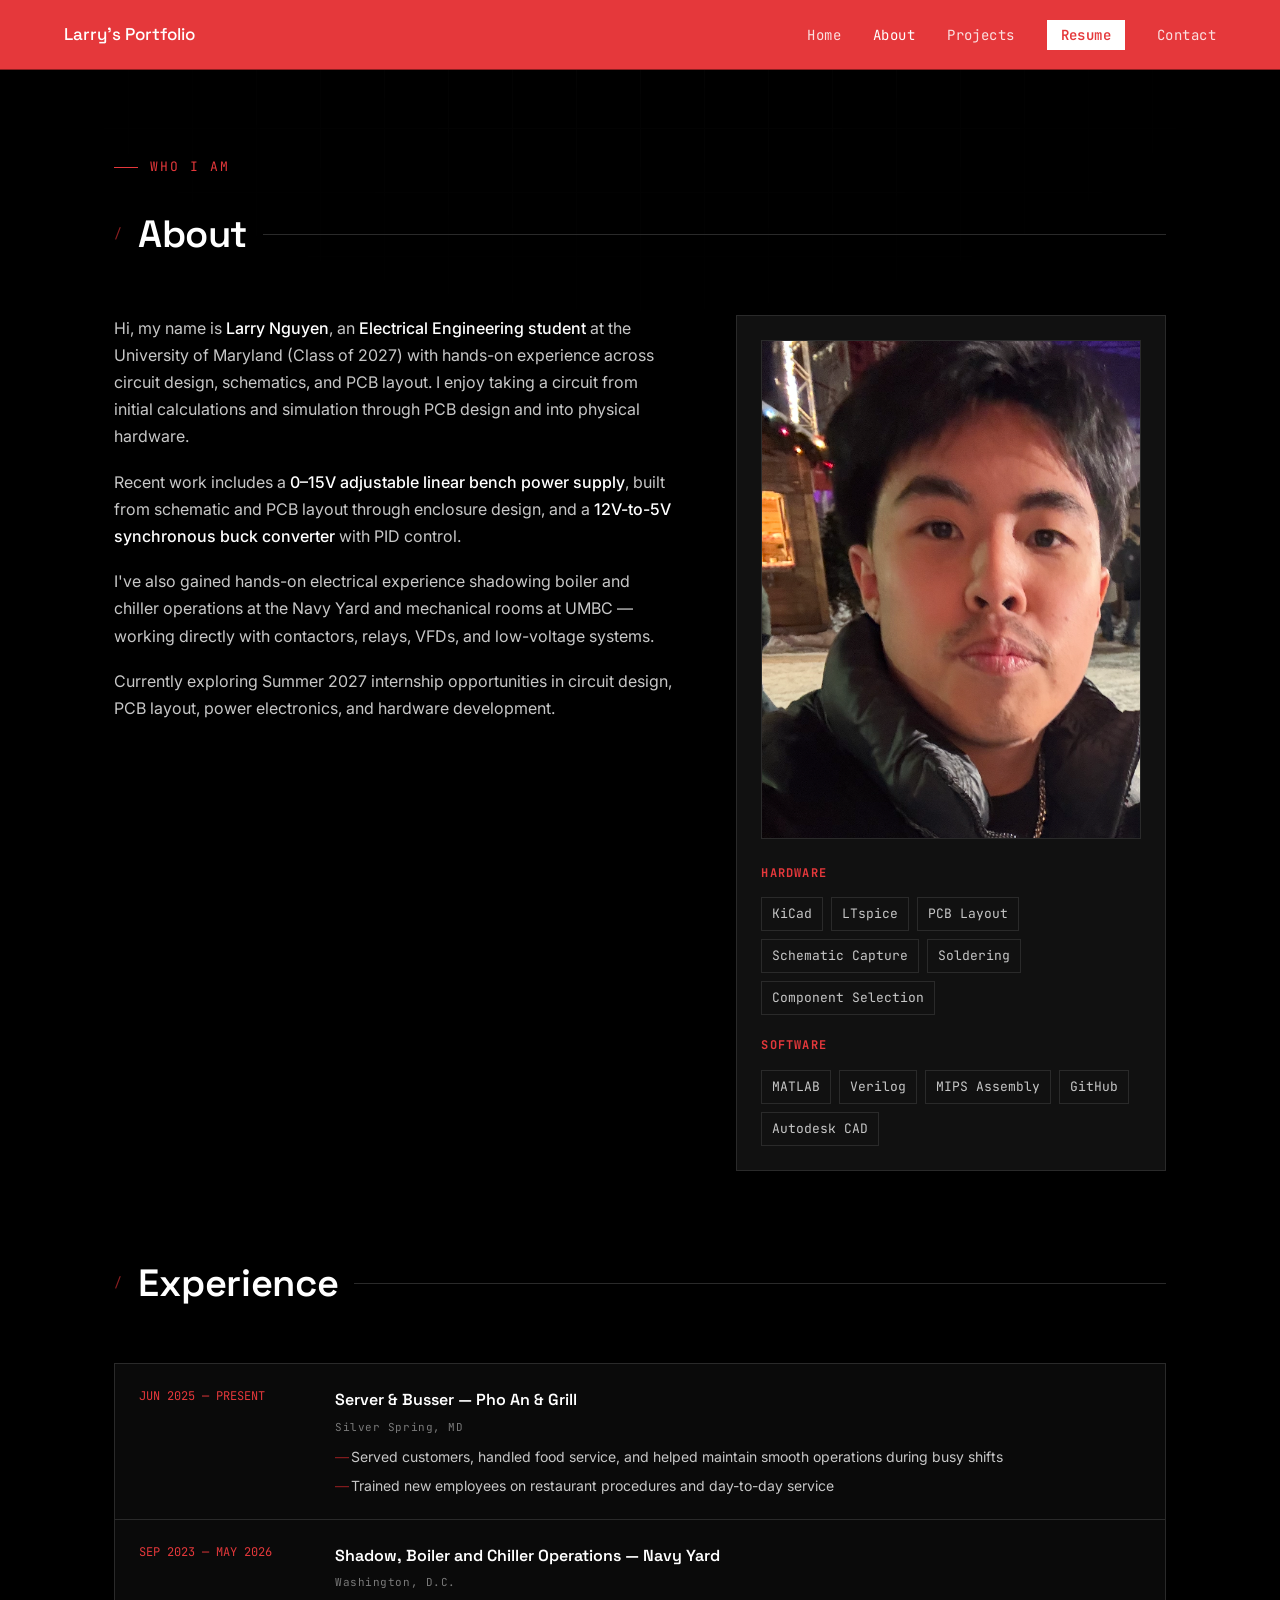
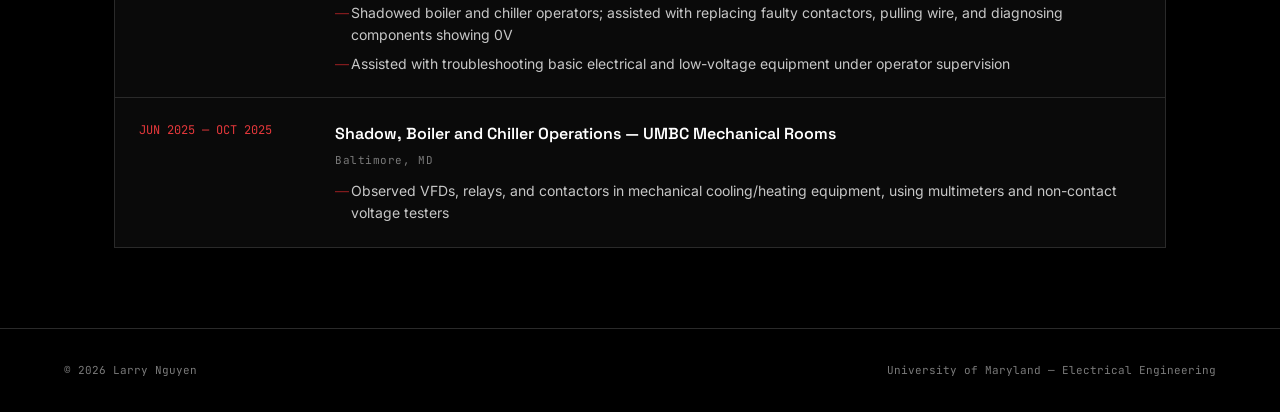
==== about.html @ a0f1029a "Add files via upload Initial Portfolio Upload" ====
<!DOCTYPE html>
<html lang="en">
<head>
<meta charset="UTF-8">
<meta name="viewport" content="width=device-width, initial-scale=1.0">
<title>About — Larry Nguyen</title>
<link rel="preconnect" href="https://fonts.googleapis.com">
<link href="https://fonts.googleapis.com/css2?family=Space+Grotesk:wght@400;500;600;700&family=Inter:wght@400;500;600&family=JetBrains+Mono:wght@400;500&display=swap" rel="stylesheet">
<link rel="stylesheet" href="css/style.css">
</head>
<body>
<div class="trace-bg"></div>

<nav>
  <a class="nav-mark" href="index.html">Larry's Portfolio</a>
  <ul class="nav-links">
    <li><a href="index.html">Home</a></li>
    <li><a href="about.html" class="active">About</a></li>
    <li><a href="projects.html">Projects</a></li>
    <li><a href="files/Larry_Nguyen_Resume.pdf" target="_blank" class="resume-link">Resume</a></li>
    <li><a href="contact.html">Contact</a></li>
  </ul>
</nav>

<main>
  <div class="wrap">
    <div class="eyebrow reveal-auto">WHO I AM</div>
    <img class="about-photo-mobile" src="imgs/about-photo.png" alt="Larry Nguyen">
    <div class="section-label reveal-auto"><span class="num">/</span><h2>About</h2><div class="rule"></div></div>

    <div class="about-grid reveal-auto">
      <div>
        <p>Hi, my name is <strong>Larry Nguyen</strong>, an <strong>Electrical Engineering student</strong> at the University of Maryland (Class of 2027) with hands-on experience across circuit design, schematics, and PCB layout. I enjoy taking a circuit from initial calculations and simulation through PCB design and into physical hardware.</p>
        <p>Recent work includes a <strong>0–15V adjustable linear bench power supply</strong>, built from schematic and PCB layout through enclosure design, and a <strong>12V-to-5V synchronous buck converter</strong> with PID control.</p>
        <p>I've also gained hands-on electrical experience shadowing boiler and chiller operations at the Navy Yard and mechanical rooms at UMBC — working directly with contactors, relays, VFDs, and low-voltage systems.</p>
        <p>Currently exploring Summer 2027 internship opportunities in circuit design, PCB layout, power electronics, and hardware development.</p>
      </div>
      <div class="skill-block">
        <img class="about-photo" src="imgs/about-photo.png" alt="Larry Nguyen">
        <h3>Hardware</h3>
        <ul>
          <li>KiCad</li><li>LTspice</li><li>PCB Layout</li><li>Schematic Capture</li>
          <li>Soldering</li><li>Component Selection</li>
        </ul>
        <h3>Software</h3>
        <ul>
          <li>MATLAB</li><li>Verilog</li><li>MIPS Assembly</li><li>GitHub</li><li>Autodesk CAD</li>
        </ul>
      </div>
    </div>

    <div class="section-label reveal-auto" style="margin-top:80px;"><span class="num">/</span><h2>Experience</h2><div class="rule"></div></div>
    <div class="timeline reveal-auto">
      <div class="row">
        <div class="when">JUN 2025 — PRESENT</div>
        <div class="what">
          <h4>Server & Busser — Pho An & Grill</h4>
          <p class="loc">Silver Spring, MD</p>
          <ul>
            <li>Served customers, handled food service, and helped maintain smooth operations during busy shifts</li>
            <li>Trained new employees on restaurant procedures and day-to-day service</li>
          </ul>
        </div>
      </div>
      <div class="row">
        <div class="when">SEP 2023 — MAY 2026</div>
        <div class="what">
          <h4>Shadow, Boiler and Chiller Operations — Navy Yard</h4>
          <p class="loc">Washington, D.C.</p>
          <ul>
            <li>Shadowed boiler and chiller operators; assisted with replacing faulty contactors, pulling wire, and diagnosing components showing 0V</li>
            <li>Assisted with troubleshooting basic electrical and low-voltage equipment under operator supervision</li>
          </ul>
        </div>
      </div>
      <div class="row">
        <div class="when">JUN 2025 — OCT 2025</div>
        <div class="what">
          <h4>Shadow, Boiler and Chiller Operations — UMBC Mechanical Rooms</h4>
          <p class="loc">Baltimore, MD</p>
          <ul>
            <li>Observed VFDs, relays, and contactors in mechanical cooling/heating equipment, using multimeters and non-contact voltage testers</li>
          </ul>
        </div>
      </div>
    </div>
  </div>
</main>

<footer>
  <span>© 2026 Larry Nguyen</span>
  <span>University of Maryland — Electrical Engineering</span>
</footer>

<script src="js/main.js"></script>
</body>
</html>
---- css/style.css ----
:root{
  --bg:#000000;
  --bg2:#0A0A0A;
  --panel:#111111;
  --line:#2A2A2A;
  --red:#E5383B;
  --red-dim:#8B1E20;
  --text:#FFFFFF;
  --text2:#C7C7C7;
  --text3:#7A7A7A;
  --mono:'JetBrains Mono', monospace;
  --disp:'Space Grotesk', sans-serif;
  --body:'Inter', sans-serif;
}
*{box-sizing:border-box; margin:0; padding:0;}
html{scroll-behavior:smooth;}
body{background:var(--bg); color:var(--text); font-family:var(--body); line-height:1.7;}
::selection{background:var(--red); color:#fff;}
a{color:inherit;}

.trace-bg{
  position:fixed; inset:0; z-index:0; pointer-events:none; opacity:.12;
  background-image:linear-gradient(var(--line) 1px, transparent 1px), linear-gradient(90deg, var(--line) 1px, transparent 1px);
  background-size:64px 64px;
  mask-image:radial-gradient(ellipse 80% 60% at 50% 0%, black 0%, transparent 70%);
}

nav{
  position:fixed; top:0; left:0; right:0; z-index:50;
  display:flex; justify-content:space-between; align-items:center;
  padding:20px 5vw; background:var(--red); border-bottom:1px solid var(--red-dim);
}
.nav-mark{ font-family:var(--disp); font-weight:500; font-size:17px; color:#fff; text-decoration:none; flex-shrink:0; }
.nav-links{display:flex; gap:32px; list-style:none;}
.nav-links a{ color:#fff; text-decoration:none; font-size:14px; font-family:var(--mono); letter-spacing:.03em; opacity:.85; transition:opacity .2s; white-space:nowrap; }
.resume-link{ background:#fff; color:var(--red) !important; padding:6px 14px; font-weight:600; opacity:1 !important; }
.nav-links a:hover, .nav-links a.active{opacity:1;}
.nav-toggle{
  display:none; flex-direction:column; justify-content:center; gap:5px;
  background:none; border:none; cursor:pointer; padding:6px; z-index:60;
}
.nav-toggle span{ width:22px; height:2px; background:#fff; display:block; transition:transform .2s ease, opacity .2s ease; }
.nav-toggle.open span:nth-child(1){ transform:translateY(7px) rotate(45deg); }
.nav-toggle.open span:nth-child(2){ opacity:0; }
.nav-toggle.open span:nth-child(3){ transform:translateY(-7px) rotate(-45deg); }

@media(max-width:640px){
  nav{ gap:16px; padding:16px 5vw; }
  .nav-mark{ display:none; }
  .nav-toggle{ display:flex; margin-left:auto; }
  .nav-links{
    position:fixed; top:60px; left:0; right:0; z-index:55;
    flex-direction:column; align-items:stretch; gap:0;
    background:var(--red); border-bottom:1px solid var(--red-dim);
    max-height:0; overflow:hidden; transition:max-height .25s ease;
    padding:0 5vw;
  }
  .nav-links.open{ max-height:400px; padding:8px 5vw 18px; }
  .nav-links li{ width:100%; }
  .nav-links a{ display:block; padding:14px 0; font-size:14px; border-top:1px solid rgba(255,255,255,.15); white-space:normal; }
  .nav-links li:first-child a{ border-top:none; }
  .nav-links li:last-child a{ padding-right:0; margin-right:0; }
  .resume-link{ background:none; color:#fff !important; padding:14px 0; font-weight:400; opacity:.85 !important; }
}

main{position:relative; z-index:1; padding-top:76px;}
.wrap{padding:80px 5vw; max-width:1180px; margin:0 auto;}

.section-label{display:flex; align-items:center; gap:16px; margin-bottom:48px;}
.section-label .num{font-family:var(--mono); color:var(--red-dim); font-size:13px;}
.section-label h2{font-family:var(--disp); font-weight:600; font-size:clamp(26px,3.2vw,38px); letter-spacing:-.01em;}
.section-label .rule{flex:1; height:1px; background:var(--line);}

.eyebrow{
  font-family:var(--mono); color:var(--red); font-size:13px; letter-spacing:.15em;
  display:flex; align-items:center; gap:12px; margin-bottom:24px;
}
.eyebrow::before{content:''; width:24px; height:1px; background:var(--red);}

footer{
  padding:32px 5vw; display:flex; justify-content:space-between; flex-wrap:wrap; gap:8px; color:var(--text3);
  font-family:var(--mono); font-size:11px; border-top:1px solid var(--line);
}

/* --- HOME --- */
.hero{ min-height:52vh; display:flex; flex-direction:column; justify-content:center; padding:48px 5vw 40px; }
h1.hero-title{
  font-family:var(--disp); font-weight:700; font-size:clamp(44px,8vw,100px); line-height:.98; letter-spacing:-.02em;
}
.hero-sub{ margin-top:24px; max-width:620px; font-size:18px; color:var(--text2); }
.hero-meta{ display:flex; gap:36px; margin-top:44px; flex-wrap:wrap; }
.hero-meta div{border-left:1px solid var(--line); padding-left:14px;}
.hero-meta .k{font-family:var(--mono); font-size:11px; color:var(--text3); letter-spacing:.1em; text-transform:uppercase;}
.hero-meta .v{font-size:15px; color:var(--text); margin-top:4px;}
@media(max-width:640px){
  .hero{ min-height:auto; padding:24px 6vw 32px; }
  h1.hero-title{ line-height:1; }
  .hero-sub{ margin-top:16px; font-size:16px; }
  .hero-meta{ margin-top:24px; gap:24px; }
  .section-label{ margin-bottom:24px; }
}

.skim-hint{
  font-family:var(--mono); font-size:13px; color:var(--text2); margin-bottom:20px;
  letter-spacing:.02em;
}
.skim-grid{display:grid; grid-template-columns:repeat(3,1fr); gap:2px; background:var(--bg);}
@media(max-width:800px){ .skim-grid{grid-template-columns:repeat(1,1fr);} }
.skim-card{
  background:var(--bg2); text-decoration:none; color:inherit; display:block; position:relative;
  transition:background .2s;
}
.skim-card:hover{background:var(--panel);}
.skim-card .thumb{width:100%; aspect-ratio:4/3; object-fit:cover; display:block; filter:saturate(.9);}
.skim-card .thumb-empty{
  width:100%; aspect-ratio:4/3; display:flex; align-items:center; justify-content:center;
  background:repeating-linear-gradient(135deg, var(--panel), var(--panel) 10px, var(--bg2) 10px, var(--bg2) 20px);
  font-family:var(--mono); color:var(--text3); font-size:12px;
}
.skim-card .status{
  position:absolute; top:10px; left:10px; font-family:var(--mono); font-size:10px; letter-spacing:.08em;
  background:rgba(0,0,0,.75); padding:3px 8px; border:1px solid var(--red-dim); color:var(--red);
}
.skim-card .cap{padding:16px; border-top:1px solid var(--line);}
.skim-card h3{font-family:var(--disp); font-size:17px; font-weight:600; margin-bottom:4px;}
.skim-card p{font-size:13px; color:var(--text2);}

/* --- PROJECT INDEX LIST --- */
.project-list{display:flex; flex-direction:column; gap:1px; background:var(--line); border:1px solid var(--line);}
.project-row{
  background:var(--bg2); padding:32px; display:grid; grid-template-columns:140px 1fr auto; gap:24px; align-items:center;
  text-decoration:none; color:inherit; transition:background .2s;
}
.project-row:hover{background:var(--panel);}
@media(max-width:700px){ .project-row{grid-template-columns:1fr; gap:10px;} }
.project-row .status{font-family:var(--mono); font-size:11px; letter-spacing:.08em; color:var(--red);}
.project-row h3{font-family:var(--disp); font-size:24px; font-weight:600;}
.project-row .desc{color:var(--text2); font-size:14px; margin-top:6px; max-width:520px;}
.project-row .arrow{font-family:var(--mono); color:var(--text3); font-size:20px;}

/* --- PROJECT DETAIL PAGE --- */
.project-head{max-width:760px; margin-bottom:40px;}
.project-head .tag{font-family:var(--mono); font-size:12px; color:var(--red); letter-spacing:.1em; text-transform:uppercase; margin-bottom:16px; display:block;}
.project-head h1{font-family:var(--disp); font-size:clamp(32px,5vw,54px); font-weight:600; line-height:1.1; margin-bottom:20px;}
.project-head p{color:var(--text2); font-size:17px;}
.specs-row{display:flex; flex-wrap:wrap; gap:24px; margin:32px 0 24px; padding:20px 0; border-top:1px solid var(--line); border-bottom:1px solid var(--line);}
.specs-row div{font-family:var(--mono); font-size:12px;}
.specs-row .sk{color:var(--text3); display:block; margin-bottom:4px;}
.specs-row .sv{color:var(--red);}

/* main hero image -> click to reveal gallery */
.main-shot{
  width:100%; max-height:520px; object-fit:cover; background:#fff; display:block; cursor:pointer;
  border:1px solid var(--line); margin-bottom:16px; transition:filter .2s;
}
.main-shot:hover{filter:brightness(1.05);}

.demo-video-wrap{ margin-bottom:24px; }
.demo-video{
  display:block; max-width:340px; width:100%; margin:0 auto; border:1px solid var(--line); background:#000;
}
.demo-video-caption{
  text-align:center; font-family:var(--mono); font-size:12px; color:var(--text3); margin-top:10px;
}
@media(max-width:640px){ .demo-video{ max-width:260px; } }
.main-shot-empty{
  width:100%; aspect-ratio:16/9; display:flex; align-items:center; justify-content:center; flex-direction:column; gap:8px;
  background:repeating-linear-gradient(135deg, var(--panel), var(--panel) 12px, var(--bg2) 12px, var(--bg2) 24px);
  border:1px dashed var(--line); font-family:var(--mono); color:var(--text3); font-size:13px; margin-bottom:16px;
}
.reveal-hint{font-family:var(--mono); font-size:13px; color:var(--text2); margin:24px 0 24px;}

.grid9{display:none; grid-template-columns:repeat(3,1fr); gap:2px; background:var(--line); border:1px solid var(--line); margin-bottom:64px;}
.grid9.open{display:grid;}
@media(max-width:760px){ .grid9{grid-template-columns:repeat(1,1fr);} }
.tile{background:var(--bg2); position:relative; cursor:pointer; border:none; padding:0; display:block; width:100%; overflow:hidden;}
.tile img{width:100%; display:block; aspect-ratio:4/3; object-fit:cover; object-position:top; background:#fff; transition:filter .2s;}
.tile:hover img{filter:brightness(1.04);}
.zoomable img, .zoomable{ overflow:hidden; }
.zoomable img{ object-fit:contain !important; background:#000; transition:transform .15s ease; }
@media(hover:hover) and (pointer:fine){
  .zoomable:hover img{ transform:scale(2.2); cursor:zoom-in; }
}
.tile.tile-wide{ aspect-ratio:3/2; }
.tile .tag-n{
  position:absolute; top:10px; left:10px; font-family:var(--mono); font-size:11px;
  background:rgba(0,0,0,.8); color:var(--red); padding:3px 8px; border:1px solid var(--red-dim); z-index:2;
}
.tile .hint{
  position:absolute; bottom:10px; right:10px; font-family:var(--mono); font-size:10px;
  background:rgba(0,0,0,.8); color:var(--text2); padding:3px 8px; border:1px solid var(--line); opacity:1; transition:opacity .2s, color .2s, border-color .2s; z-index:2;
}
.tile:hover .hint{ color:var(--text); border-color:var(--red-dim); }
.tile img.rotate-ccw, .flip-front img.rotate-ccw{
  object-fit:cover;
}

/* dual overlapping photo tile (top-left + bottom-right, corners overlap) */
.dual-shot{
  position:relative; width:100%; aspect-ratio:4/3; background:var(--bg2);
  cursor:pointer; overflow:visible;
}
.dual-shot img{
  position:absolute; width:62%; aspect-ratio:4/3; object-fit:cover;
  border:2px solid var(--bg); box-shadow:0 6px 18px rgba(0,0,0,.5);
}
.dual-shot .shot-a{ top:0; left:0; z-index:2; }
.dual-shot .shot-b{ bottom:0; right:0; z-index:1; }
.dual-shot .tag-n{ position:absolute; top:8px; left:8px; z-index:3;
  font-family:var(--mono); font-size:11px; background:rgba(0,0,0,.8); color:var(--red);
  padding:3px 8px; border:1px solid var(--red-dim);
}

/* static tile: plain image, no click/flip interaction */
.tile-static{background:var(--bg2); position:relative; overflow:hidden;}
.tile-static.tile-wide{ aspect-ratio:3/2; }
.tile-static img{width:100%; display:block; aspect-ratio:4/3; object-fit:cover; background:#fff;}
.tile-static img.rotate-ccw{
  object-fit:cover;
}
.tile-static .tag-n{
  position:absolute; top:10px; left:10px; font-family:var(--mono); font-size:11px;
  background:rgba(0,0,0,.8); color:var(--red); padding:3px 8px; border:1px solid var(--red-dim); z-index:2;
}

/* flip modal */
.flip-overlay{
  position:fixed; inset:0; z-index:200; background:rgba(0,0,0,.88); backdrop-filter:blur(4px);
  display:flex; align-items:center; justify-content:center; padding:5vw;
  opacity:0; pointer-events:none; transition:opacity .25s ease;
}
.flip-overlay.open{opacity:1; pointer-events:auto;}
.flip-card{ width:min(760px,92vw); aspect-ratio:4/3; max-height:82vh; perspective:1600px; -webkit-perspective:1600px; cursor:pointer; }
.flip-card.wide{ aspect-ratio:3/2; }
.flip-inner{ position:relative; width:100%; height:100%; transition:transform .7s cubic-bezier(.2,.8,.2,1); transform-style:preserve-3d; -webkit-transform-style:preserve-3d; }
.flip-overlay.flipped .flip-inner{transform:rotateY(180deg); -webkit-transform:rotateY(180deg);}
.flip-face{
  position:absolute; inset:0; backface-visibility:hidden; -webkit-backface-visibility:hidden;
  border:1px solid var(--red-dim); background:var(--panel); display:flex; flex-direction:column; overflow:hidden;
}
.flip-front img{width:100%; height:100%; object-fit:contain; background:#000; display:block; transition:transform .15s ease;}
@media(hover:hover) and (pointer:fine){
  .flip-front:hover img{transform:scale(1.8); cursor:zoom-in;}
}
.flip-back{ transform:rotateY(180deg); -webkit-transform:rotateY(180deg); padding:36px; overflow-y:auto; justify-content:center; }
.flip-back .n{font-family:var(--mono); color:var(--red-dim); font-size:12px; margin-bottom:10px;}
.flip-back h4{font-family:var(--disp); font-size:24px; font-weight:600; margin-bottom:16px;}
.flip-back p{color:var(--text2); font-size:15.5px; line-height:1.75;}
.flip-tag{
  position:absolute; top:12px; left:12px; font-family:var(--mono); font-size:11px;
  background:rgba(0,0,0,.8); color:var(--red); padding:3px 8px; border:1px solid var(--red-dim); z-index:2;
}
.flip-instruction{ position:absolute; bottom:12px; left:50%; transform:translateX(-50%); font-family:var(--mono); font-size:11px; color:var(--text3); background:rgba(0,0,0,.55); padding:3px 8px; }
.flip-instruction.top-right{ bottom:auto; left:auto; top:12px; right:12px; transform:none; }

@media(max-width:640px){
  .flip-front{ display:flex; flex-direction:column; }
  .flip-front img{ flex:1 1 auto; min-height:0; height:auto; }
  .flip-tag{ display:none; } /* front-face step number: Safari mobile mirrors it through the back face mid-flip, so it's desktop-only */
  .flip-instruction, .flip-instruction.top-right{
    position:static; transform:none; width:100%; text-align:center;
    background:rgba(0,0,0,.9); padding:8px 6px; font-size:10px; box-sizing:border-box;
    flex-shrink:0;
  }
}
.flip-close{
  position:fixed; top:24px; right:5vw; z-index:201; font-family:var(--mono); font-size:13px;
  color:var(--text2); background:none; border:1px solid var(--line); padding:8px 16px; cursor:pointer;
  opacity:0; pointer-events:none; transition:opacity .25s;
}
.flip-close.open{opacity:1; pointer-events:auto;}
.flip-close:hover{color:var(--red); border-color:var(--red);}

@media(max-width:640px){
  .wrap{padding:48px 6vw;}
  .flip-overlay{padding:6vw;}
  .flip-card{ width:100%; aspect-ratio:3/4; max-height:88vh; }
  .flip-card.wide{ aspect-ratio:3/4; }
  .flip-back{ padding:22px; }
  .flip-back h4{ font-size:19px; margin-bottom:12px; }
  .flip-back p{ font-size:14px; line-height:1.65; }
  .flip-close{ top:16px; right:6vw; font-size:11px; padding:6px 12px; }
  .tile .hint, .dual-shot .hint{ opacity:1; background:rgba(0,0,0,.85); }
  .contact-wrap{ padding:40px 6vw; }
  .specs-row{ gap:16px; }
  .project-row{ padding:20px; }
}

.callout{
  max-width:760px; margin-top:0; padding:24px; border-left:2px solid var(--red);
  background:var(--panel); font-size:15px; color:var(--text2);
}
.callout .k{font-family:var(--mono); font-size:11px; color:var(--red); letter-spacing:.1em; display:block; margin-bottom:8px;}

.writeup{max-width:760px;}
.writeup .step{padding:28px 0; border-top:1px solid var(--line);}
.writeup .step:last-child{border-bottom:1px solid var(--line);}
.writeup .step-h{display:flex; gap:16px; align-items:baseline; margin-bottom:10px;}
.writeup .step-h .n{font-family:var(--mono); color:var(--red-dim); font-size:13px; min-width:28px;}
.writeup .step-h h4{font-family:var(--disp); font-size:19px; font-weight:600;}
.writeup .step p{color:var(--text2); font-size:15.5px; padding-left:44px;}

/* --- ABOUT PAGE --- */
.about-grid{display:grid; grid-template-columns:1.3fr 1fr; gap:64px;}
@media(max-width:800px){ .about-grid{grid-template-columns:1fr;} }
.about-photo{ width:100%; display:block; margin-bottom:24px; border:1px solid var(--line); }
.about-photo-mobile{ display:none; }
@media(max-width:640px){
  .eyebrow{ margin-bottom:14px; }
  .about-grid{ gap:20px; }
  .about-photo{ display:none; } /* replaced by .about-photo-mobile, shown higher up on mobile */
  .about-photo-mobile{
    display:block; width:100%; border:1px solid var(--line);
    margin-bottom:18px;
  }
}
.about-grid p{color:var(--text2); font-size:16px; margin-bottom:18px;}
.about-grid p strong{color:var(--text); font-weight:500;}
.skill-block{border:1px solid var(--line); background:var(--panel); padding:24px;}
.skill-block h3{font-family:var(--mono); font-size:12px; color:var(--red); letter-spacing:.1em; text-transform:uppercase; margin-bottom:14px;}
.skill-block ul{list-style:none; display:flex; flex-wrap:wrap; gap:8px; margin-bottom:20px;}
.skill-block ul:last-child{margin-bottom:0;}
.skill-block li{font-size:13px; color:var(--text2); border:1px solid var(--line); padding:5px 10px; font-family:var(--mono);}

.timeline{display:flex; flex-direction:column; gap:1px; background:var(--line); border:1px solid var(--line); margin-top:16px;}
.timeline .row{background:var(--bg2); padding:22px 24px; display:grid; grid-template-columns:180px 1fr; gap:16px;}
@media(max-width:640px){ .timeline .row{grid-template-columns:1fr; gap:4px;} }
.timeline .when{font-family:var(--mono); font-size:12px; color:var(--red);}
.timeline .what h4{font-family:var(--disp); font-size:16px; font-weight:600; margin-bottom:4px;}
.timeline .what .loc{font-family:var(--mono); font-size:11px; color:var(--text3); letter-spacing:.05em; margin-bottom:10px;}
.timeline .what ul{list-style:none; padding:0; margin:0; display:flex; flex-direction:column; gap:6px;}
.timeline .what li{color:var(--text2); font-size:14px; padding-left:16px; position:relative; line-height:1.6;}
.timeline .what li::before{content:'—'; position:absolute; left:0; color:var(--red-dim);}

/* --- CONTACT PAGE --- */
.contact-wrap{border:1px solid var(--line); background:var(--panel); padding:64px 5vw; text-align:center;}
.contact-top{ padding-top:48px; }
@media(max-width:640px){ .contact-top{ padding-top:24px; } }
.contact-wrap h1{font-family:var(--disp); font-size:clamp(30px,5vw,52px); margin-bottom:20px;}
.contact-wrap p{color:var(--text2); max-width:480px; margin:0 auto 36px;}
.contact-links{display:flex; justify-content:center; gap:16px; flex-wrap:wrap;}
.contact-links a{
  font-family:var(--mono); font-size:13px; color:var(--text); text-decoration:none;
  border:1px solid var(--line); padding:12px 22px; transition:.2s; letter-spacing:.03em;
}
.contact-links a:hover{border-color:var(--red); color:var(--red);}

::-webkit-scrollbar{width:8px;}
::-webkit-scrollbar-track{background:var(--bg);}
::-webkit-scrollbar-thumb{background:var(--line);}

@media (prefers-reduced-motion: no-preference){
  .reveal{opacity:0; transform:translateY(16px); transition:opacity .6s ease, transform .6s ease;}
  .reveal.in{opacity:1; transform:none;}
}
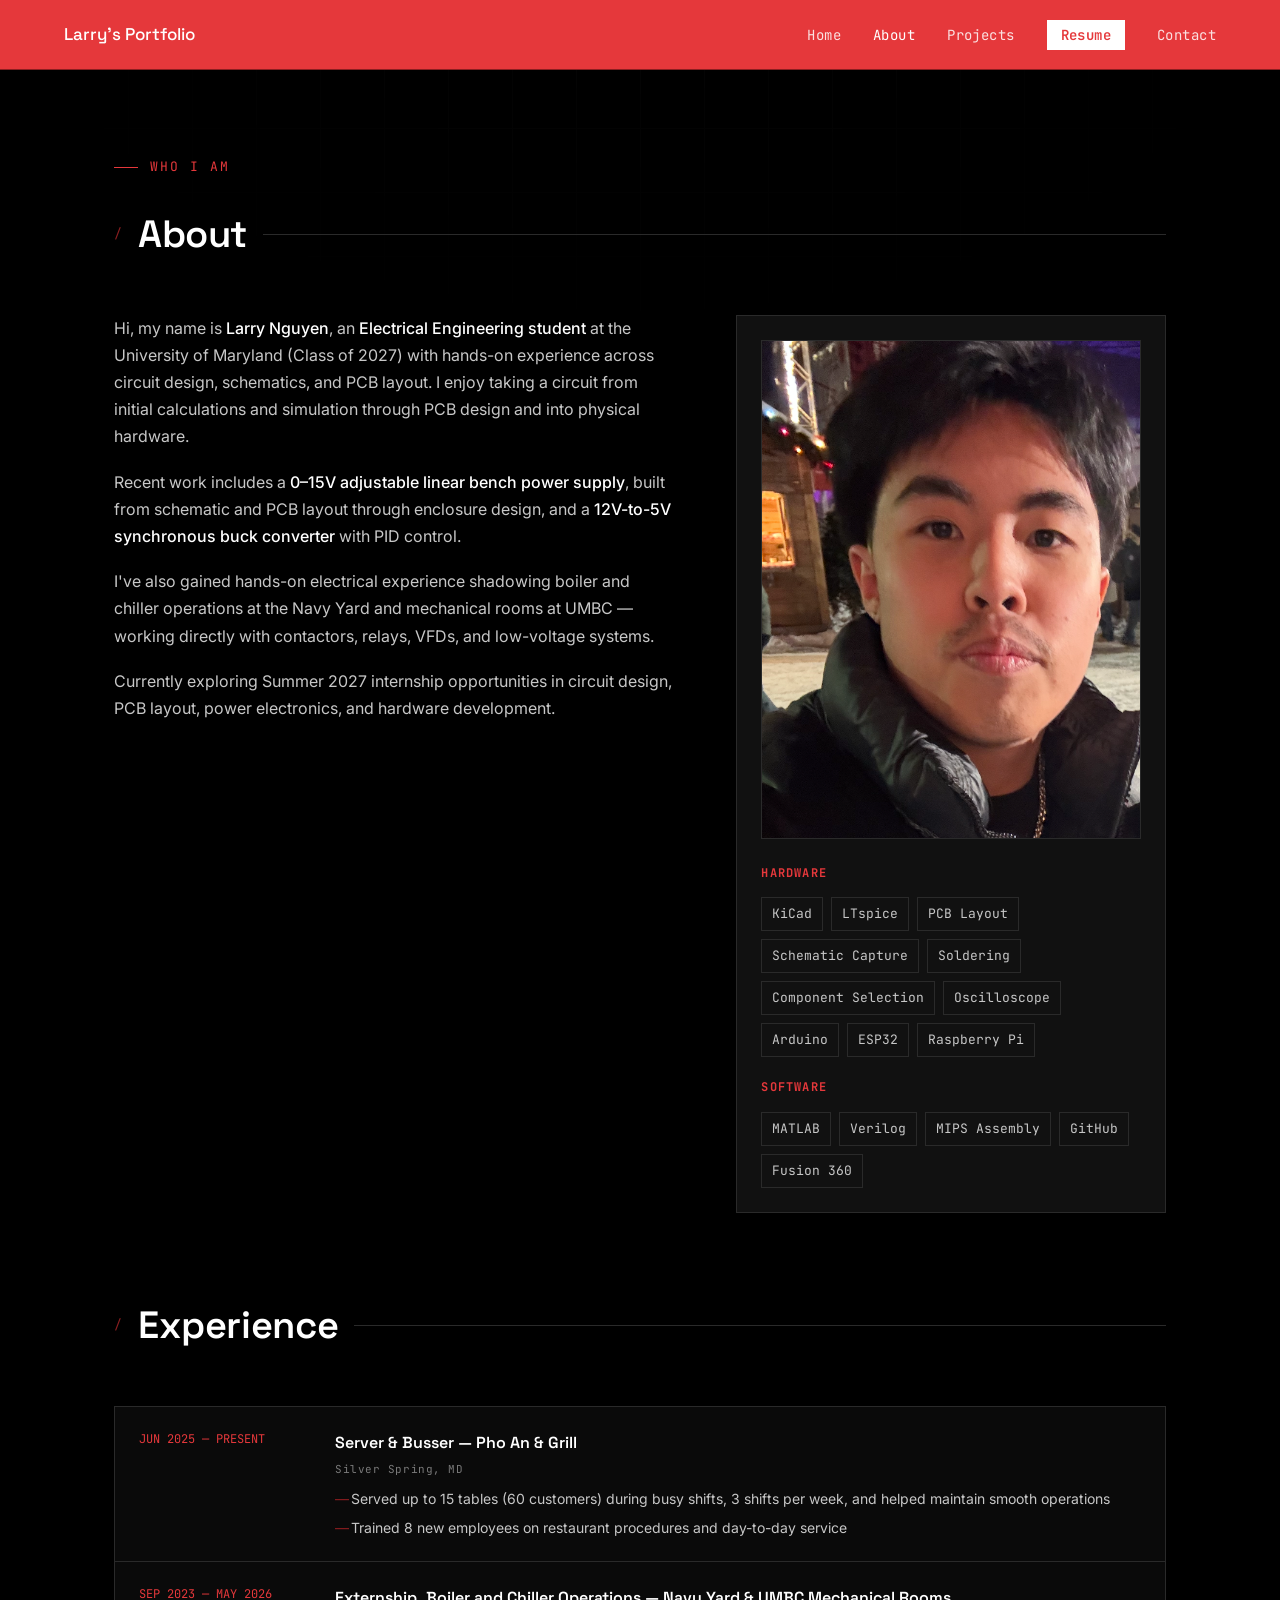
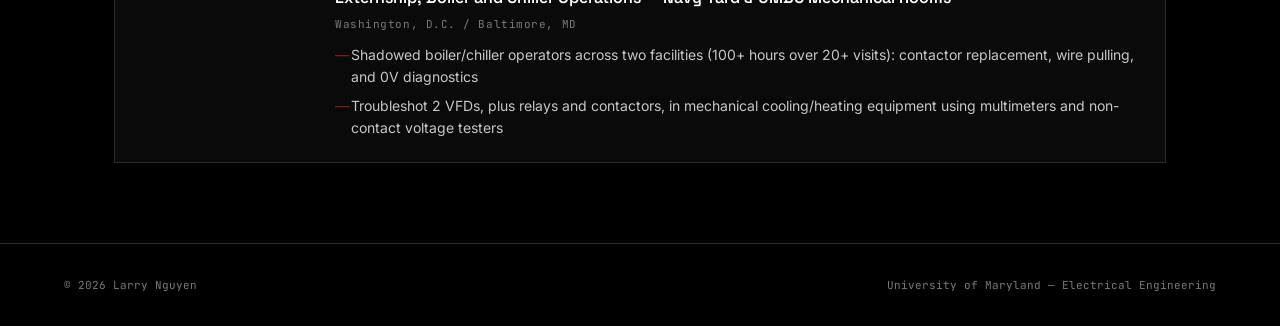
==== commit 899e1915: "Add files via upload" ====
--- a/about.html
+++ b/about.html
@@ -41,10 +41,11 @@
         <ul>
           <li>KiCad</li><li>LTspice</li><li>PCB Layout</li><li>Schematic Capture</li>
           <li>Soldering</li><li>Component Selection</li>
+          <li>Oscilloscope</li><li>Arduino</li><li>ESP32</li><li>Raspberry Pi</li>
         </ul>
         <h3>Software</h3>
         <ul>
-          <li>MATLAB</li><li>Verilog</li><li>MIPS Assembly</li><li>GitHub</li><li>Autodesk CAD</li>
+          <li>MATLAB</li><li>Verilog</li><li>MIPS Assembly</li><li>GitHub</li><li>Fusion 360</li>
         </ul>
       </div>
     </div>
@@ -57,29 +58,19 @@
           <h4>Server & Busser — Pho An & Grill</h4>
           <p class="loc">Silver Spring, MD</p>
           <ul>
-            <li>Served customers, handled food service, and helped maintain smooth operations during busy shifts</li>
-            <li>Trained new employees on restaurant procedures and day-to-day service</li>
+            <li>Served up to 15 tables (60 customers) during busy shifts, 3 shifts per week, and helped maintain smooth operations</li>
+            <li>Trained 8 new employees on restaurant procedures and day-to-day service</li>
           </ul>
         </div>
       </div>
       <div class="row">
         <div class="when">SEP 2023 — MAY 2026</div>
         <div class="what">
-          <h4>Shadow, Boiler and Chiller Operations — Navy Yard</h4>
-          <p class="loc">Washington, D.C.</p>
+          <h4>Externship, Boiler and Chiller Operations — Navy Yard & UMBC Mechanical Rooms</h4>
+          <p class="loc">Washington, D.C. / Baltimore, MD</p>
           <ul>
-            <li>Shadowed boiler and chiller operators; assisted with replacing faulty contactors, pulling wire, and diagnosing components showing 0V</li>
-            <li>Assisted with troubleshooting basic electrical and low-voltage equipment under operator supervision</li>
-          </ul>
-        </div>
-      </div>
-      <div class="row">
-        <div class="when">JUN 2025 — OCT 2025</div>
-        <div class="what">
-          <h4>Shadow, Boiler and Chiller Operations — UMBC Mechanical Rooms</h4>
-          <p class="loc">Baltimore, MD</p>
-          <ul>
-            <li>Observed VFDs, relays, and contactors in mechanical cooling/heating equipment, using multimeters and non-contact voltage testers</li>
+            <li>Shadowed boiler/chiller operators across two facilities (100+ hours over 20+ visits): contactor replacement, wire pulling, and 0V diagnostics</li>
+            <li>Troubleshot 2 VFDs, plus relays and contactors, in mechanical cooling/heating equipment using multimeters and non-contact voltage testers</li>
           </ul>
         </div>
       </div>
--- a/css/style.css
+++ b/css/style.css
@@ -250,7 +250,7 @@
   position:absolute; top:12px; left:12px; font-family:var(--mono); font-size:11px;
   background:rgba(0,0,0,.8); color:var(--red); padding:3px 8px; border:1px solid var(--red-dim); z-index:2;
 }
-.flip-instruction{ position:absolute; bottom:12px; left:50%; transform:translateX(-50%); font-family:var(--mono); font-size:11px; color:var(--text3); background:rgba(0,0,0,.55); padding:3px 8px; }
+.flip-instruction{ position:absolute; bottom:12px; left:50%; transform:translateX(-50%); font-family:var(--mono); font-size:11px; color:#fff; background:rgba(0,0,0,.75); padding:4px 10px; font-weight:600; }
 .flip-instruction.top-right{ bottom:auto; left:auto; top:12px; right:12px; transform:none; }
 
 @media(max-width:640px){
